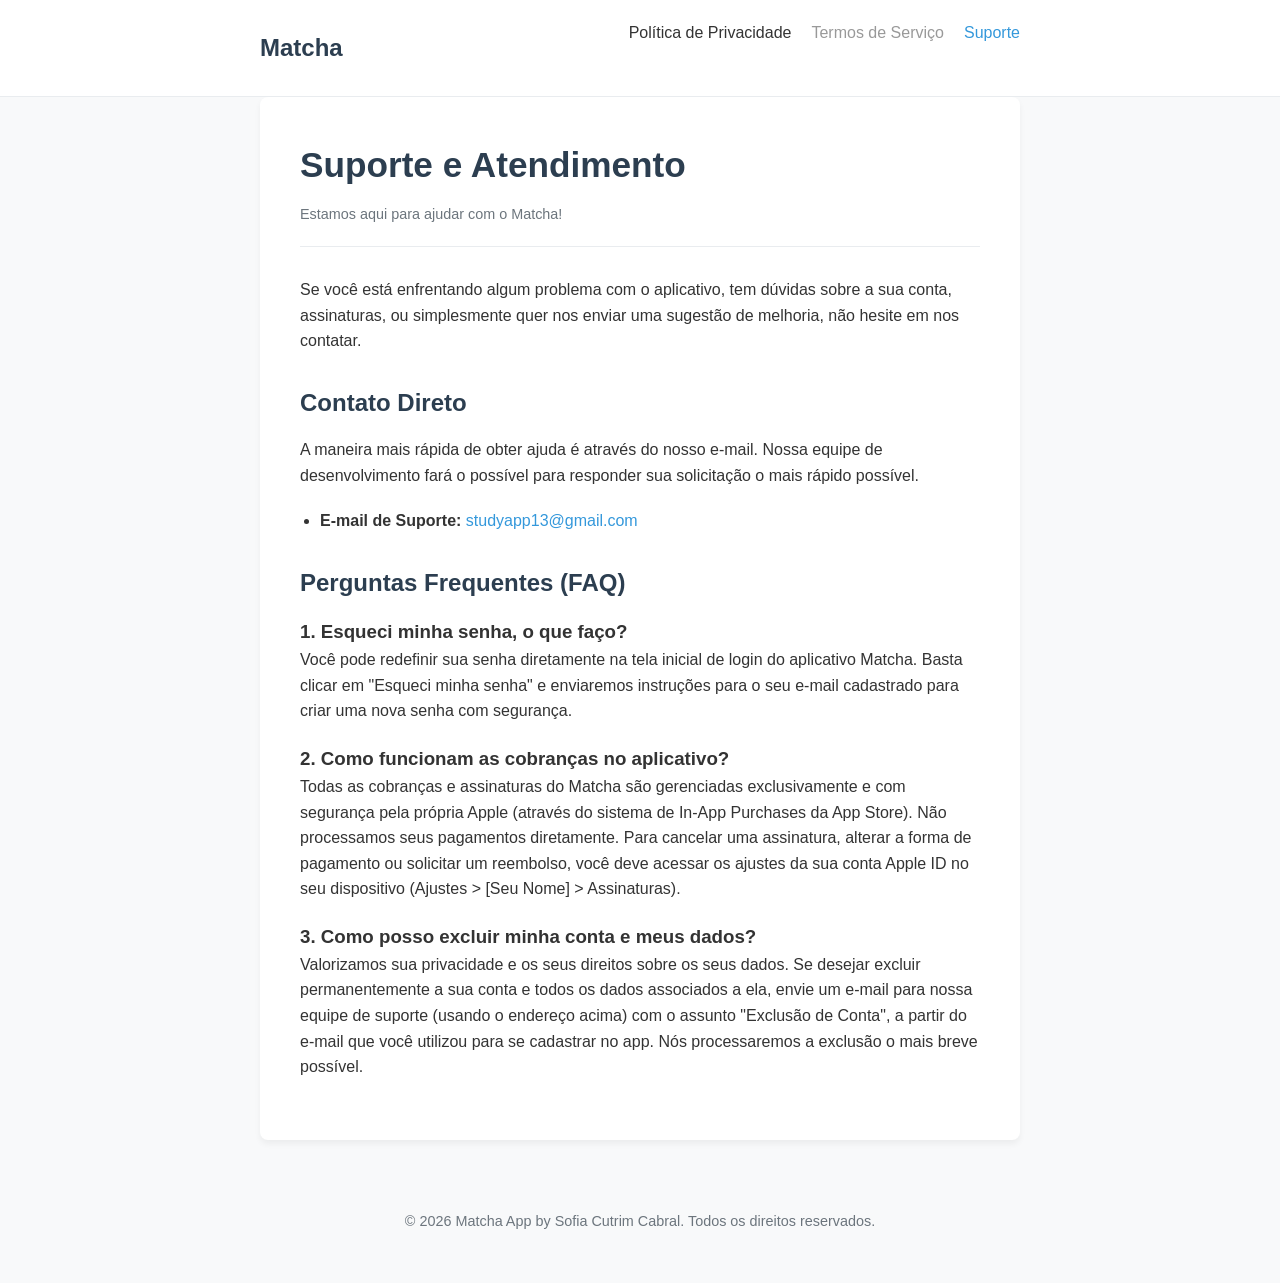
==== support.html @ 817b1ff5 "feat: Adiciona pagina de suporte" ====
<!DOCTYPE html>
<html lang="pt-BR">
<head>
    <meta charset="UTF-8">
    <meta name="viewport" content="width=device-width, initial-scale=1.0">
    <meta name="description" content="Página de Suporte do aplicativo Matcha.">
    <title>Suporte - Matcha</title>
    <link rel="stylesheet" href="styles.css">
</head>
<body>
    <header>
        <div class="container nav-content">
            <a href="index.html" class="logo">Matcha</a>
            <nav>
                <ul>
                    <li><a href="index.html">Política de Privacidade</a></li>
                    <li><a href="#" class="nav-disabled" title="Em breve">Termos de Serviço</a></li>
                    <li><a href="support.html" class="active">Suporte</a></li>
                </ul>
            </nav>
        </div>
    </header>

    <main class="container">
        <article class="content-box">
            <h1>Suporte e Atendimento</h1>
            <p class="last-updated">Estamos aqui para ajudar com o Matcha!</p>

            <p>Se você está enfrentando algum problema com o aplicativo, tem dúvidas sobre a sua conta, assinaturas, ou simplesmente quer nos enviar uma sugestão de melhoria, não hesite em nos contatar.</p>

            <h2>Contato Direto</h2>
            <p>A maneira mais rápida de obter ajuda é através do nosso e-mail. Nossa equipe de desenvolvimento fará o possível para responder sua solicitação o mais rápido possível.</p>
            <ul>
                <li><strong>E-mail de Suporte:</strong> <a href="mailto:studyapp13@gmail.com">studyapp13@gmail.com</a></li>
            </ul>

            <h2>Perguntas Frequentes (FAQ)</h2>
            
            <h3>1. Esqueci minha senha, o que faço?</h3>
            <p>Você pode redefinir sua senha diretamente na tela inicial de login do aplicativo Matcha. Basta clicar em "Esqueci minha senha" e enviaremos instruções para o seu e-mail cadastrado para criar uma nova senha com segurança.</p>

            <h3>2. Como funcionam as cobranças no aplicativo?</h3>
            <p>Todas as cobranças e assinaturas do Matcha são gerenciadas exclusivamente e com segurança pela própria Apple (através do sistema de In-App Purchases da App Store). Não processamos seus pagamentos diretamente. Para cancelar uma assinatura, alterar a forma de pagamento ou solicitar um reembolso, você deve acessar os ajustes da sua conta Apple ID no seu dispositivo (Ajustes > [Seu Nome] > Assinaturas).</p>

            <h3>3. Como posso excluir minha conta e meus dados?</h3>
            <p>Valorizamos sua privacidade e os seus direitos sobre os seus dados. Se desejar excluir permanentemente a sua conta e todos os dados associados a ela, envie um e-mail para nossa equipe de suporte (usando o endereço acima) com o assunto "Exclusão de Conta", a partir do e-mail que você utilizou para se cadastrar no app. Nós processaremos a exclusão o mais breve possível.</p>

        </article>
    </main>

    <footer>
        <div class="container">
            <p>&copy; 2026 Matcha App by Sofia Cutrim Cabral. Todos os direitos reservados.</p>
        </div>
    </footer>
</body>
</html>
---- styles.css ----
:root {
  --primary-color: #2c3e50;
  --text-color: #333333;
  --bg-color: #f8f9fa;
  --card-bg: #ffffff;
  --link-color: #3498db;
  --link-hover: #2980b9;
  --border-color: #e9ecef;
}

* {
  box-sizing: border-box;
  margin: 0;
  padding: 0;
}

body {
  font-family: -apple-system, BlinkMacSystemFont, "Segoe UI", Roboto, Helvetica, Arial, sans-serif;
  line-height: 1.6;
  color: var(--text-color);
  background-color: var(--bg-color);
}

.container {
  max-width: 800px;
  margin: 0 auto;
  padding: 0 20px;
}

header {
  background-color: var(--card-bg);
  border-bottom: 1px solid var(--border-color);
  padding: 20px 0;
  position: sticky;
  top: 0;
  z-index: 100;
}

.nav-content {
  display: flex;
  justify-content: space-between;
  align-items: center;
}

.logo {
  font-size: 1.5rem;
  font-weight: bold;
  color: var(--primary-color);
  text-decoration: none;
}

nav ul {
  list-style: none;
  display: flex;
  gap: 20px;
}

nav a {
  text-decoration: none;
  color: var(--text-color);
  font-weight: 500;
  transition: color 0.2s ease;
}

nav a:hover, nav a.active {
  color: var(--link-color);
}

.nav-disabled {
  color: #999;
  cursor: not-allowed;
  pointer-events: none;
}

main {
  padding: 40px 0;
}

.content-box {
  background-color: var(--card-bg);
  padding: 40px;
  border-radius: 8px;
  box-shadow: 0 4px 6px rgba(0,0,0,0.05);
}

h1 {
  color: var(--primary-color);
  margin-bottom: 10px;
  font-size: 2.2rem;
}

.last-updated {
  color: #6c757d;
  font-size: 0.9rem;
  margin-bottom: 30px;
  border-bottom: 1px solid var(--border-color);
  padding-bottom: 20px;
}

h2 {
  color: var(--primary-color);
  margin-top: 30px;
  margin-bottom: 15px;
  font-size: 1.5rem;
}

p, ul {
  margin-bottom: 20px;
}

ul {
  padding-left: 20px;
}

li {
  margin-bottom: 10px;
}

a {
  color: var(--link-color);
  text-decoration: none;
}

a:hover {
  text-decoration: underline;
  color: var(--link-hover);
}

footer {
  text-align: center;
  padding: 30px 0;
  color: #6c757d;
  font-size: 0.9rem;
  margin-top: 40px;
}

@media (max-width: 600px) {
  .content-box {
    padding: 20px;
  }
  
  h1 {
    font-size: 1.8rem;
  }
  
  nav ul {
    gap: 10px;
    font-size: 0.9rem;
  }
}
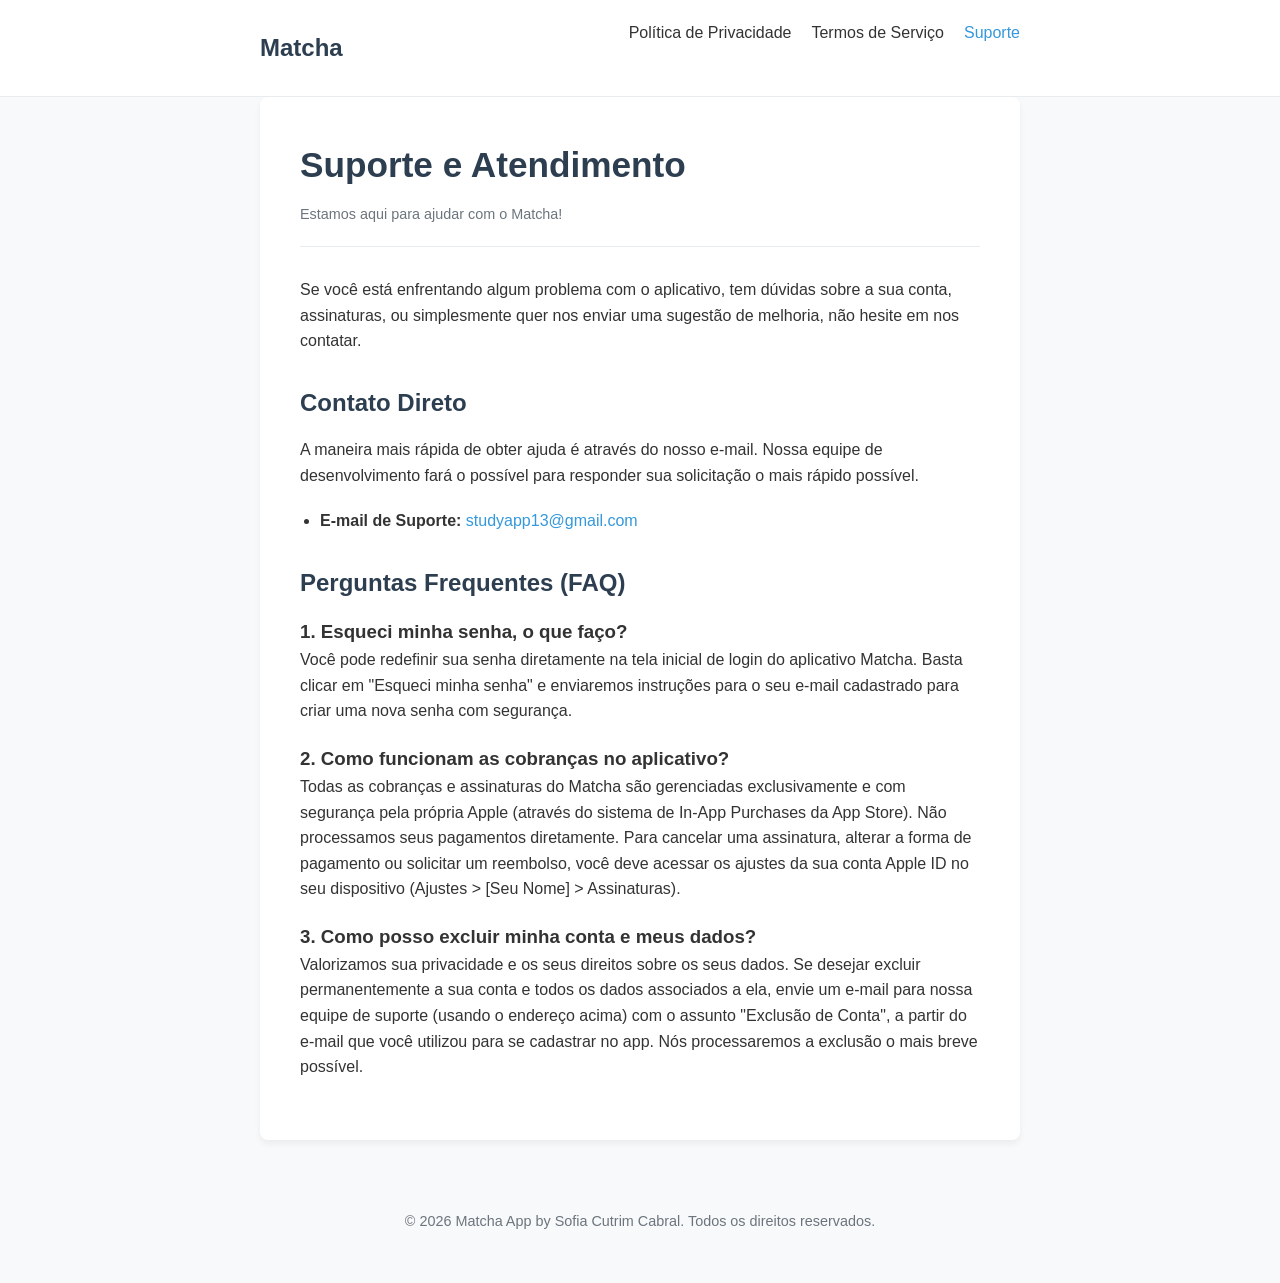
==== commit f5e7b4aa: "feat: Adiciona pagina de termos de servico" ====
--- a/support.html
+++ b/support.html
@@ -14,7 +14,7 @@
             <nav>
                 <ul>
                     <li><a href="index.html">Política de Privacidade</a></li>
-                    <li><a href="#" class="nav-disabled" title="Em breve">Termos de Serviço</a></li>
+                    <li><a href="terms.html">Termos de Serviço</a></li>
                     <li><a href="support.html" class="active">Suporte</a></li>
                 </ul>
             </nav>
